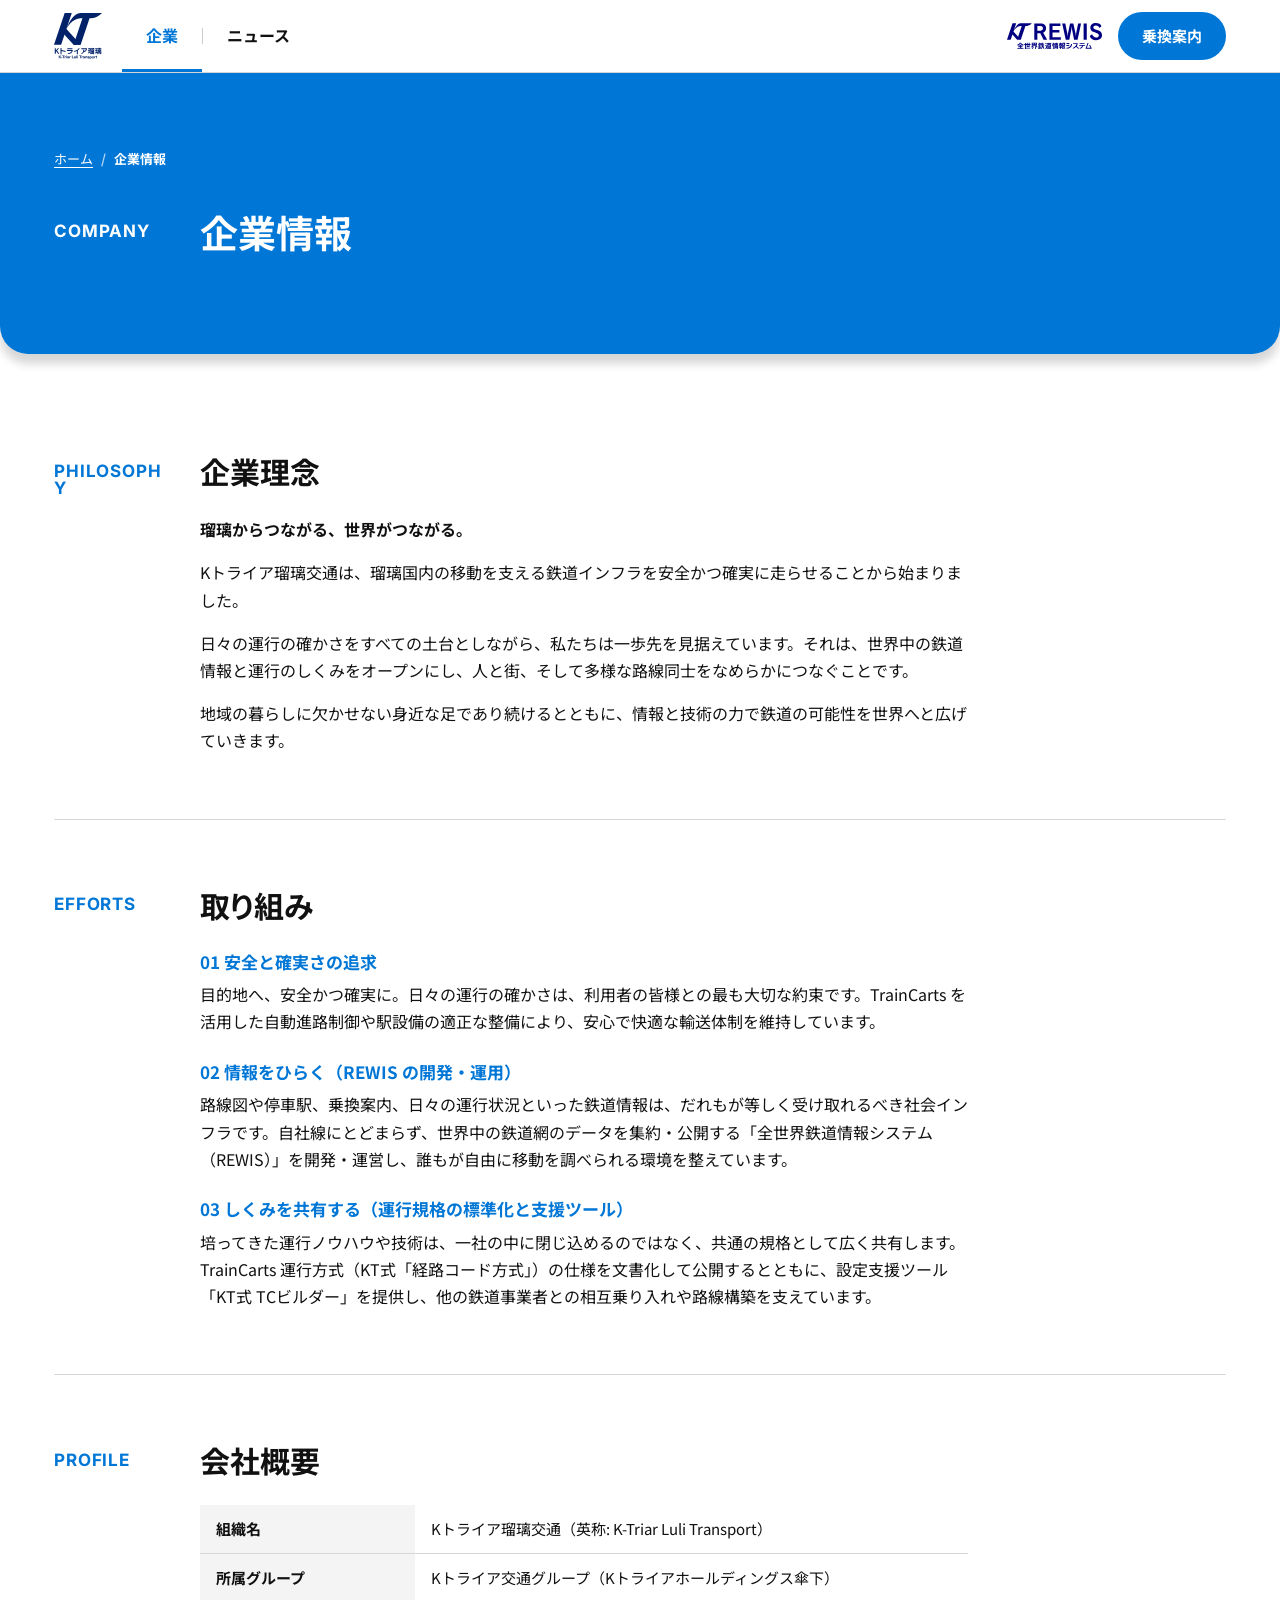
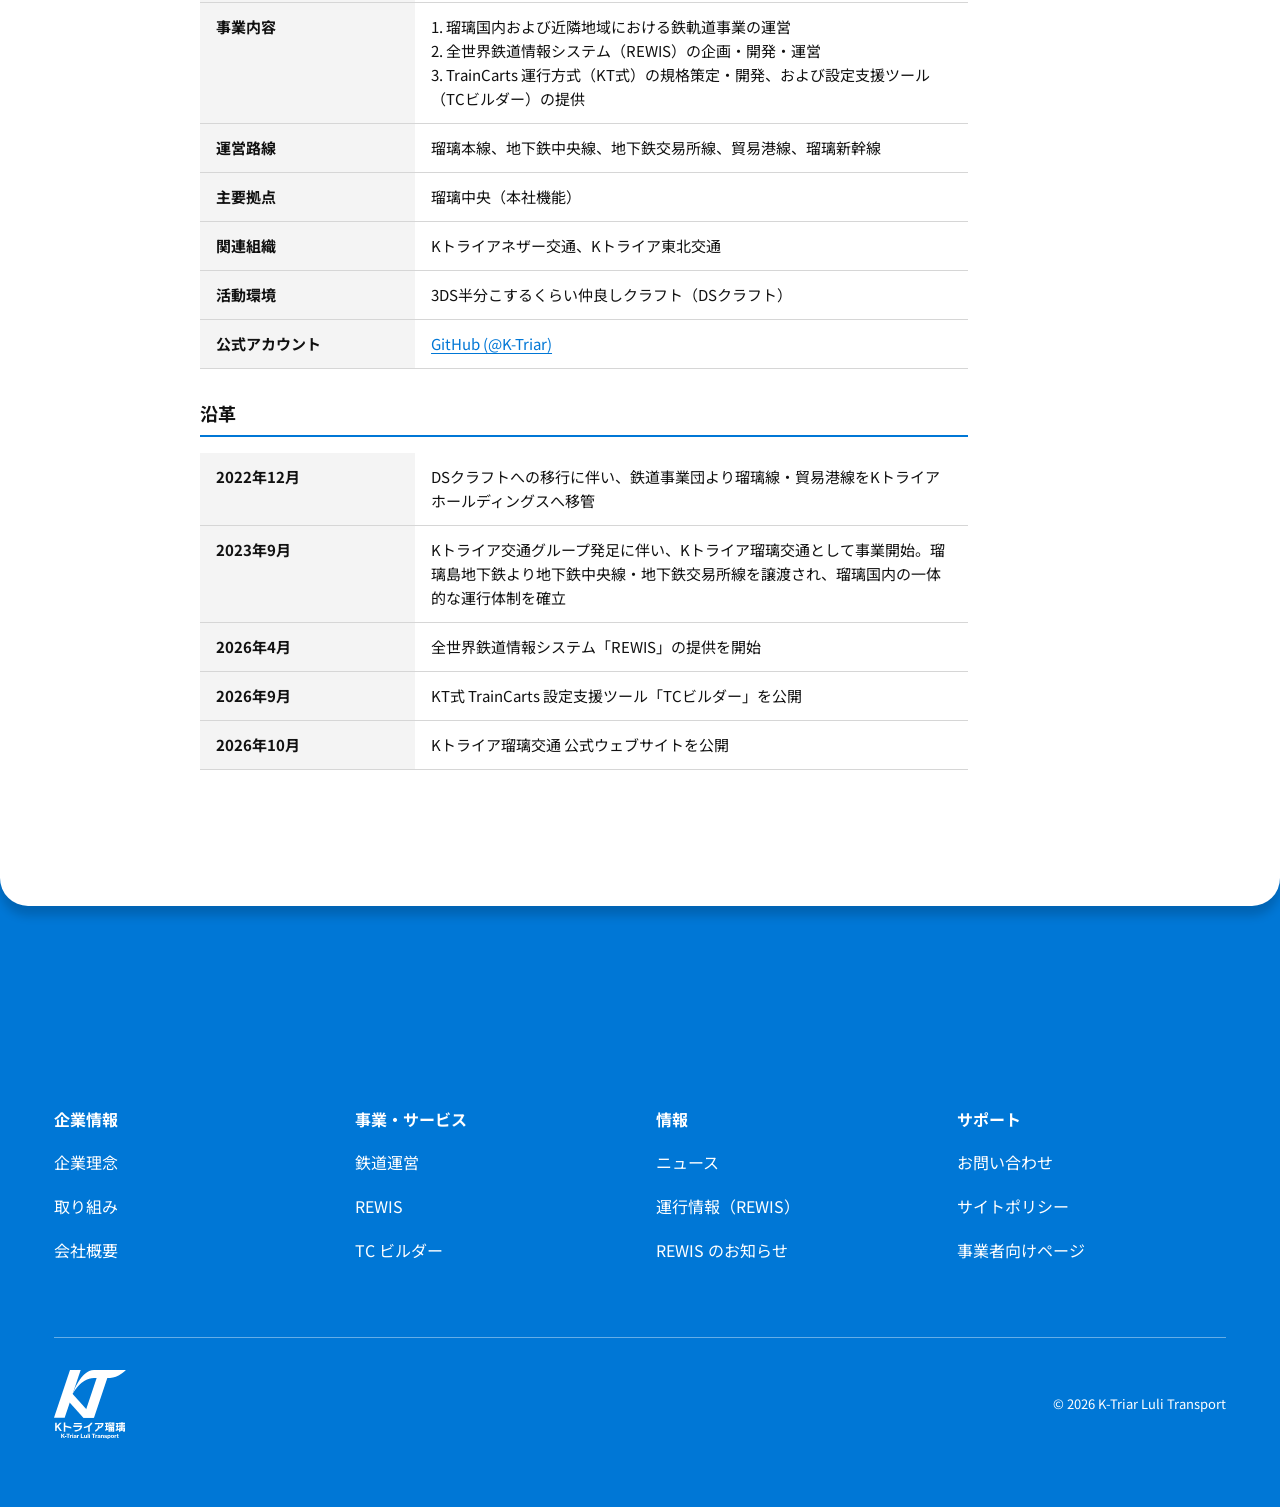
==== company/index.html @ cbc1284a "第二案作成" ====
<!doctype html>
<html lang="ja">
<head>
  <meta charset="utf-8">
  <meta name="viewport" content="width=device-width, initial-scale=1">
  <title>企業情報 | Kトライア瑠璃交通</title>
  <meta name="description" content="Kトライア瑠璃交通の企業理念、取り組み、会社概要をご案内します。">
  <link rel="icon" href="../assets/icons/kt_luli_logo.svg" type="image/svg+xml">
  <link rel="preconnect" href="https://fonts.googleapis.com">
  <link rel="preconnect" href="https://fonts.gstatic.com" crossorigin>
  <link rel="stylesheet" href="https://fonts.googleapis.com/css2?family=Inter:wght@700&family=Noto+Sans+JP:wght@400;700&display=swap">
  <link rel="stylesheet" href="../styles.css">
  <script>document.documentElement.classList.add("js");</script>
  <script src="../main.js" defer></script>
</head>
<body>
  <a class="skipLink" href="#main">本文へスキップ</a>

  <!-- ===== Header（Top page の縮小ヘッダーを上部に固定。運行状況サマリは出さない） ===== -->
  <header class="compactHeader compactHeader-page is-visible" id="top">
    <div class="compactHeader_inner">
      <a class="compactHeader_logo" href="../">
        <img src="../assets/icons/kt_luli_logo.svg" alt="Kトライア瑠璃交通 トップページ" width="48" height="46">
      </a>
      <nav class="compactHeader_nav" id="globalNav" aria-label="グローバルナビゲーション">
        <ul class="compactHeader_list">
          <li class="compactHeader_item"><a class="compactHeader_link" href="../company/" aria-current="page">企業</a></li>
          <li class="compactHeader_item"><a class="compactHeader_link" href="../news/">ニュース</a></li>
          <li class="compactHeader_item compactHeader_item-rewis">
            <a class="compactHeader_link compactHeader_link-rewis" href="../rewis/">
              <img src="../assets/icons/rewis_logo.svg" alt="REWIS 全世界鉄道情報システム" width="110" height="30">
            </a>
          </li>
          <li class="compactHeader_item compactHeader_item-cta"><a class="primaryButton" href="../rewis/transfer/">乗換案内</a></li>
        </ul>
      </nav>
      <div class="compactHeader_tools">
        <a class="compactHeader_rewis" href="../rewis/"><img src="../assets/icons/rewis_logo.svg" alt="REWIS 全世界鉄道情報システム" width="110" height="30"></a>
        <a class="primaryButton compactHeader_cta" href="../rewis/transfer/">乗換案内</a>
        <button class="compactHeader_menuButton" type="button" aria-expanded="false" aria-controls="globalNav">
          <span class="mainHeader_menuIcon" aria-hidden="true"></span><span class="compactHeader_menuLabel">メニュー</span>
        </button>
      </div>
    </div>
  </header>

  <main id="main" tabindex="-1">
    <!-- ===== ページ見出し ===== -->
    <section class="section section-brand pageHead" aria-labelledby="pageTitle">
      <div class="container">
        <nav aria-label="パンくず">
          <ol class="breadcrumb">
            <li class="breadcrumb_item"><a class="breadcrumb_link" href="../">ホーム</a></li>
            <li class="breadcrumb_item" aria-current="page">企業情報</li>
          </ol>
        </nav>
        <div class="grid-oneNineColumn">
          <p class="contentsTitle_en contentsTitle_en-onBrand" aria-hidden="true">COMPANY</p>
          <h1 class="contentsTitle_ja" id="pageTitle">企業情報</h1>
        </div>
      </div>
    </section>

    <!-- ===== 本文（内容は未作成。プレースホルダ） ===== -->
    <section class="section section-white pageBody">
      <div class="container">
        <div class="pageBody_blocks">
          <section class="pageBlock" id="philosophy" aria-labelledby="philosophyTitle">
            <div class="grid-oneNineColumn">
              <p class="contentsTitle_en" aria-hidden="true">PHILOSOPHY</p>
              <div>
                <h2 class="contentsTitle_ja" id="philosophyTitle">企業理念</h2>
                <div class="pageBlock_body">
                  <p><strong>瑠璃からつながる、世界がつながる。</strong></p>
                  <p>Kトライア瑠璃交通は、瑠璃国内の移動を支える鉄道インフラを安全かつ確実に走らせることから始まりました。</p>
                  <p>日々の運行の確かさをすべての土台としながら、私たちは一歩先を見据えています。それは、世界中の鉄道情報と運行のしくみをオープンにし、人と街、そして多様な路線同士をなめらかにつなぐことです。</p>
                  <p>地域の暮らしに欠かせない身近な足であり続けるとともに、情報と技術の力で鉄道の可能性を世界へと広げていきます。</p>
                </div>
              </div>
            </div>
          </section>

          <section class="pageBlock" id="efforts" aria-labelledby="effortsTitle">
            <div class="grid-oneNineColumn">
              <p class="contentsTitle_en" aria-hidden="true">EFFORTS</p>
              <div>
                <h2 class="contentsTitle_ja" id="effortsTitle">取り組み</h2>
                <div class="pageBlock_body">
                  <div class="effortDetail">
                    <h3 class="effortDetail_title">01 安全と確実さの追求</h3>
                    <p>目的地へ、安全かつ確実に。日々の運行の確かさは、利用者の皆様との最も大切な約束です。TrainCarts を活用した自動進路制御や駅設備の適正な整備により、安心で快適な輸送体制を維持しています。</p>
                  </div>
                  <div class="effortDetail">
                    <h3 class="effortDetail_title">02 情報をひらく（REWIS の開発・運用）</h3>
                    <p>路線図や停車駅、乗換案内、日々の運行状況といった鉄道情報は、だれもが等しく受け取れるべき社会インフラです。自社線にとどまらず、世界中の鉄道網のデータを集約・公開する「全世界鉄道情報システム（REWIS）」を開発・運営し、誰もが自由に移動を調べられる環境を整えています。</p>
                  </div>
                  <div class="effortDetail">
                    <h3 class="effortDetail_title">03 しくみを共有する（運行規格の標準化と支援ツール）</h3>
                    <p>培ってきた運行ノウハウや技術は、一社の中に閉じ込めるのではなく、共通の規格として広く共有します。TrainCarts 運行方式（KT式「経路コード方式」）の仕様を文書化して公開するとともに、設定支援ツール「KT式 TCビルダー」を提供し、他の鉄道事業者との相互乗り入れや路線構築を支えています。</p>
                  </div>
                </div>
              </div>
            </div>
          </section>

          <section class="pageBlock" id="profile" aria-labelledby="profileTitle">
            <div class="grid-oneNineColumn">
              <p class="contentsTitle_en" aria-hidden="true">PROFILE</p>
              <div>
                <h2 class="contentsTitle_ja" id="profileTitle">会社概要</h2>
                <div class="pageBlock_body">
                  <table class="contentTable">
                    <tbody>
                      <tr>
                        <th scope="row">組織名</th>
                        <td>Kトライア瑠璃交通（英称: K-Triar Luli Transport）</td>
                      </tr>
                      <tr>
                        <th scope="row">所属グループ</th>
                        <td>Kトライア交通グループ（Kトライアホールディングス傘下）</td>
                      </tr>
                      <tr>
                        <th scope="row">事業内容</th>
                        <td>
                          1. 瑠璃国内および近隣地域における鉄軌道事業の運営<br>
                          2. 全世界鉄道情報システム（REWIS）の企画・開発・運営<br>
                          3. TrainCarts 運行方式（KT式）の規格策定・開発、および設定支援ツール（TCビルダー）の提供
                        </td>
                      </tr>
                      <tr>
                        <th scope="row">運営路線</th>
                        <td>瑠璃本線、地下鉄中央線、地下鉄交易所線、貿易港線、瑠璃新幹線</td>
                      </tr>
                      <tr>
                        <th scope="row">主要拠点</th>
                        <td>瑠璃中央（本社機能）</td>
                      </tr>
                      <tr>
                        <th scope="row">関連組織</th>
                        <td>Kトライアネザー交通、Kトライア東北交通</td>
                      </tr>
                      <tr>
                        <th scope="row">活動環境</th>
                        <td>3DS半分こするくらい仲良しクラフト（DSクラフト）</td>
                      </tr>
                      <tr>
                        <th scope="row">公式アカウント</th>
                        <td><a href="https://github.com/K-Triar" rel="noopener">GitHub (@K-Triar)</a></td>
                      </tr>
                    </tbody>
                  </table>

                  <h3 class="subSectionTitle">沿革</h3>
                  <table class="contentTable">
                    <tbody>
                      <tr>
                        <th scope="row">2022年12月</th>
                        <td>DSクラフトへの移行に伴い、鉄道事業団より瑠璃線・貿易港線をKトライアホールディングスへ移管</td>
                      </tr>
                      <tr>
                        <th scope="row">2023年9月</th>
                        <td>Kトライア交通グループ発足に伴い、Kトライア瑠璃交通として事業開始。瑠璃島地下鉄より地下鉄中央線・地下鉄交易所線を譲渡され、瑠璃国内の一体的な運行体制を確立</td>
                      </tr>
                      <tr>
                        <th scope="row">2026年4月</th>
                        <td>全世界鉄道情報システム「REWIS」の提供を開始</td>
                      </tr>
                      <tr>
                        <th scope="row">2026年9月</th>
                        <td>KT式 TrainCarts 設定支援ツール「TCビルダー」を公開</td>
                      </tr>
                      <tr>
                        <th scope="row">2026年10月</th>
                        <td>Kトライア瑠璃交通 公式ウェブサイトを公開</td>
                      </tr>
                    </tbody>
                  </table>
                </div>
              </div>
            </div>
          </section>
        </div>
      </div>
    </section>
  </main>

  <footer class="mainFooter">
    <div class="container">
      <nav class="mainFooter_nav" aria-label="サイトマップ">
        <div class="mainFooter_group">
          <h2 class="mainFooter_heading">企業情報</h2>
          <ul class="mainFooter_list">
            <li><a class="mainFooter_link" href="../company/">企業理念</a></li>
            <li><a class="mainFooter_link" href="../company/#efforts">取り組み</a></li>
            <li><a class="mainFooter_link" href="../company/#profile">会社概要</a></li>
          </ul>
        </div>
        <div class="mainFooter_group">
          <h2 class="mainFooter_heading">事業・サービス</h2>
          <ul class="mainFooter_list">
            <li><a class="mainFooter_link" href="../services/">鉄道運営</a></li>
            <li><a class="mainFooter_link" href="../rewis/">REWIS</a></li>
            <li><a class="mainFooter_link" href="../tc-builder/">TC ビルダー</a></li>
          </ul>
        </div>
        <div class="mainFooter_group">
          <h2 class="mainFooter_heading">情報</h2>
          <ul class="mainFooter_list">
            <li><a class="mainFooter_link" href="../news/">ニュース</a></li>
            <li><a class="mainFooter_link" href="../rewis/operation/">運行情報（REWIS）</a></li>
            <li><a class="mainFooter_link" href="../rewis/information/">REWIS のお知らせ</a></li>
          </ul>
        </div>
        <div class="mainFooter_group">
          <h2 class="mainFooter_heading">サポート</h2>
          <ul class="mainFooter_list">
            <li><a class="mainFooter_link" href="../contact/">お問い合わせ</a></li>
            <li><a class="mainFooter_link" href="../policy/">サイトポリシー</a></li>
            <li><a class="mainFooter_link" href="../rewis/editor.html">事業者向けページ</a></li>
          </ul>
        </div>
      </nav>
      <div class="mainFooter_bottom">
        <a class="mainFooter_logo" href="#top">
          <img src="../assets/icons/kt_luli_logo_w.svg" alt="Kトライア瑠璃交通" width="72" height="69" loading="lazy">
        </a>
        <p class="mainFooter_copy"><small>&copy; 2026 K-Triar Luli Transport</small></p>
      </div>
    </div>
  </footer>
</body>
</html>
---- styles.css ----
/* =========================================================
   Kトライア瑠璃交通 — Top page
   DESIGN.md §3 Tokens / §4 Components / §6 Blueprint
   ========================================================= */

/* ---------- Tokens (§3) ---------- */
:root {
  /* Brand — REWIS デザインシステムの --color-primary (#0078D7) が基準。
     #0078D7 は白地で 4.4989:1 と AA (4.5:1) にわずかに届かないため、各チャンネル 1 段だけ暗くしたもの */
  --color-brand:        #0077D6; /* 白地 4.56:1 / 白文字 4.56:1 */
  --color-brand-light:  #66ADE6; /* brand 60% + white。青面上の区切り線専用（文字には使わない） */
  --color-brand-tint:   #B3D5F3; /* brand 30% + white。淡い青の面 */

  /* Neutral */
  --color-white:        #FFFFFF;
  --color-ink:          #111111;
  --color-line:         #D6D6D6;
  --color-line-strong:  #CCCCCC;
  --color-surface-alt:  #F4F4F4;

  /* Status — 運行情報専用。状態名（normal / warning / suspend）と色は REWIS デザインシステムと共通 */
  --color-status-normal:       #4CAF50; /* 基本色：面・枠線など文字以外の目印用 */
  --color-status-warning:      #E67E22;
  --color-status-suspend:      #E60012;
  --color-status-normal-bg:    #EEF8EF; /* 淡色トーン：状態ごとの面 */
  --color-status-warning-bg:   #FDF1E6;
  --color-status-suspend-bg:   #FDECEA;
  --color-status-normal-text:  #367D39; /* 文字・記号用：-bg 上 4.65:1 / 白地 5.06:1 */
  --color-status-warning-text: #A85913; /* -bg 上 4.61:1 / 白地 5.12:1 */
  --color-status-suspend-text: #DA0011; /* -bg 上 4.60:1 / 白地 5.26:1 */

  /* Derived (トークンからの合成のみ。直書き HEX なし) */
  --color-ink-sub:       color-mix(in srgb, var(--color-ink) 72%, var(--color-white));   /* 7.57:1 on white */
  --color-brand-hover:   color-mix(in srgb, var(--color-brand) 92%, var(--color-ink));    /* 明度 -8% */

  /* Typography */
  --font-ja: "Noto Sans JP", "Hiragino Kaku Gothic ProN", "BIZ UDPGothic", Meiryo, sans-serif;
  --font-en: Inter, "Helvetica Neue", Arial, Roboto, sans-serif;

  /* Spacing */
  --sp-1: 4px;  --sp-2: 8px;  --sp-3: 12px; --sp-4: 16px;
  --sp-5: 24px; --sp-6: 32px; --sp-7: 48px; --sp-8: 64px;
  --sp-9: 96px; --sp-10: 136px; --sp-11: 200px;

  /* Layout */
  --container-max: 1500px;
  --gutter: clamp(20px, 5.3333vw, 54px);
  --header-h: 64px;

  /* Radius / Elevation */
  --radius-s: 14px; --radius-m: 16px; --radius-l: 20px; --radius-xl: 28px; --radius-pill: 34px;
  --shadow-drop: 0 10px 10px 0 rgba(0, 0, 0, .16);

  /* Motion */
  --ease-out: cubic-bezier(0, 0, .2, 1);
  --ease-in:  cubic-bezier(.4, 0, 1, 1);
  --dur: .3s;
}

/* ---------- Base ---------- */
*, *::before, *::after { box-sizing: border-box; }
html { font-size: 62.5%; scroll-behavior: smooth; scroll-padding-top: calc(72px + var(--sp-4)); /* 固定ヘッダー分 */ }
body {
  margin: 0;
  background: var(--color-white);
  color: var(--color-ink);
  font-family: var(--font-ja);
  font-size: clamp(1.5rem, 1.25vw, 1.6rem); /* 15px–16px（≥14.75px） */
  font-weight: 400;
  line-height: 1.7;
  overflow-wrap: anywhere;
  word-break: normal;
  line-break: strict;
}
h1, h2, h3, h4, p, ul, figure { margin: 0; }
ul { padding: 0; list-style: none; }
img, svg { display: block; max-width: 100%; height: auto; }
a { color: var(--color-brand); text-decoration: underline; text-underline-offset: .2em; }
a:hover { text-decoration-thickness: 2px; }
button { font: inherit; color: inherit; }
main:focus { outline: none; }

:focus-visible {
  outline: 2px solid var(--color-brand);
  outline-offset: 2px;
  box-shadow: 0 0 0 2px var(--color-white);
  border-radius: 2px;
}
.section-brand :focus-visible,
.mainFooter :focus-visible { outline-color: var(--color-white); box-shadow: 0 0 0 2px var(--color-brand); }

.container {
  width: 100%;
  max-width: var(--container-max);
  margin-inline: auto;
  padding-inline: var(--gutter);
}

.u-visuallyHidden {
  position: absolute !important;
  width: 1px; height: 1px;
  margin: -1px; padding: 0;
  overflow: hidden; clip: rect(0 0 0 0); white-space: nowrap; border: 0;
}
.u-pcOnly { display: none; }
@media (min-width: 1280px) { .u-pcOnly { display: inline; } }

/* ---------- Skip link (§4.1) ---------- */
.skipLink {
  position: absolute;
  top: var(--sp-2); left: var(--sp-2);
  z-index: 100;
  padding: var(--sp-3) var(--sp-4);
  background: var(--color-white);
  color: var(--color-brand);
  font-weight: 700;
  transform: translateY(-200%);
}
.skipLink:focus { transform: none; }

/* ---------- Section titles (§2 二層見出し) ---------- */
.contentsTitle_en {
  font-family: var(--font-en);
  font-size: 1.7rem;
  font-weight: 700;
  line-height: 1;
  letter-spacing: .05em;
  color: var(--color-brand);
}
.contentsTitle_en-onBrand { color: var(--color-white); }
.contentsTitle_ja {
  font-size: var(--title-fs);
  font-weight: 700;
  line-height: 1.4;
  font-feature-settings: "palt";
}
.grid-oneNineColumn {
  --title-fs: clamp(2.6rem, 2.4vw + 1rem, 3.8rem);
  display: grid;
  gap: var(--sp-4);
}
@media (min-width: 1280px) {
  .grid-oneNineColumn { grid-template-columns: 1fr 9fr; gap: var(--sp-6); }
  /* 横並びのときだけ、英字ラベルを日本語見出し1行目の縦中心に揃える（行の高さ = 1.4em、英字 = 1.7rem / line-height 1） */
  .contentsTitle_en { padding-top: calc((var(--title-fs) * 1.4 - 1.7rem) / 2); }
}

/* ---------- Header (§4.2 + §4.3) ----------
   PC(1280+):  [brand | nav ................ REWIS]
               [brand | 運行状況        | さらに詳しく]
   Tablet:     [brand ............. menu]
               [運行状況        | さらに詳しく]
   SP:         [brand ............. menu] / [運行状況] / [さらに詳しく]
   下端のみ角丸 + 影で、直下の面に「重ねる」（§3.5 署名的ディテール） */
.mainHeader {
  position: relative;
  z-index: 10;
  background: var(--color-white);
  border-radius: 0 0 var(--radius-xl) var(--radius-xl);
  box-shadow: var(--shadow-drop);
}
.mainHeader_frame {
  display: grid;
  grid-template-columns: minmax(0, 1fr) auto;
  grid-template-rows: var(--header-h) auto auto;
  grid-template-areas:
    "brand  menu"
    "status status"
    "more   more";
  max-width: var(--container-max);
  margin-inline: auto;
  padding-inline: var(--gutter);
}
/* 1段目の下の区切り線（グリッド上の疑似要素） */
.mainHeader_frame::before {
  content: "";
  grid-row: 1;
  grid-column: 1 / -1;
  align-self: end;
  border-bottom: 1px solid var(--color-line);
}

/* Brand */
.mainHeader_brand { grid-area: brand; display: flex; align-items: center; font-size: inherit; }
.mainHeader_logo {
  display: flex;
  align-items: center;
  gap: var(--sp-3);
  min-height: 44px;
  color: var(--color-ink);
  text-decoration: none;
}
.mainHeader_logoFull { display: none; }
.mainHeader_logoMark { width: auto; height: 32px; }
.mainHeader_logoText { width: auto; height: 30px; }
/* 320px 級ではメニューボタン（ラベル付き）と並べるため一回り小さく */
@media (max-width: 359px) {
  .mainHeader_logo { gap: var(--sp-2); }
  .mainHeader_logoMark { height: 28px; }
  .mainHeader_logoText { height: 24px; }
}

/* Menu button（1279px 以下・JS 有効時のみ） */
.mainHeader_menuButton { display: none; }
.js .mainHeader_menuButton {
  grid-area: menu;
  align-self: center;
  justify-self: end; /* Tablet では menu 列が「さらに詳しく」と同じ幅になるため右端に寄せる */
  margin-right: calc(var(--sp-2) * -1); /* ボタン内余白ぶん外へ出し、アイコン右端をコンテンツ右端に揃える */
  display: inline-flex;
  align-items: center;
  gap: var(--sp-2);
  min-width: 44px;
  min-height: 44px;
  padding: 0 var(--sp-2);
  background: var(--color-white);
  border: 0;
  border-radius: var(--radius-pill);
  font-size: 1.4rem;
  font-weight: 700;
  cursor: pointer;
}
.mainHeader_menuIcon,
.mainHeader_menuIcon::before,
.mainHeader_menuIcon::after {
  display: block;
  width: 22px;
  height: 2px;
  background: currentColor;
  border-radius: 1px;
  transition: transform var(--dur) var(--ease-out);
}
.mainHeader_menuIcon { position: relative; }
.mainHeader_menuIcon::before,
.mainHeader_menuIcon::after { content: ""; position: absolute; left: 0; }
.mainHeader_menuIcon::before { top: -7px; }
.mainHeader_menuIcon::after  { top: 7px; }
[aria-expanded="true"] .mainHeader_menuIcon { background: transparent; }
[aria-expanded="true"] .mainHeader_menuIcon::before { transform: translateY(7px) rotate(45deg); }
[aria-expanded="true"] .mainHeader_menuIcon::after  { transform: translateY(-7px) rotate(-45deg); }

/* Global nav — SP/Tablet はドロワー */
.globalNav { grid-area: nav; }
.globalNav_link {
  display: flex;
  align-items: center;
  min-height: 56px;
  color: var(--color-ink);
  font-size: 1.6rem;
  font-weight: 700;
  text-decoration: none;
  border-bottom: 1px solid var(--color-line);
  transition: color var(--dur) var(--ease-in), border-color var(--dur) var(--ease-in);
}
.globalNav_link:hover { color: var(--color-brand); }
.globalNav_link-rewis { border-bottom: 0; }
.globalNav_link-rewis img { height: 28px; width: auto; }

.js .globalNav {
  display: none;
  position: fixed;
  inset: 0;
  z-index: 60;
  overflow-y: auto;
  padding: calc(var(--header-h) + var(--sp-4)) var(--gutter) var(--sp-8);
  background: var(--color-white);
}
.js .globalNav.is-open { display: block; }
.js .mainHeader_menuButton[aria-expanded="true"] {
  position: fixed;
  top: calc((var(--header-h) - 44px) / 2);
  right: var(--gutter);
  z-index: 61;
}
.globalNav_item-rewis { margin-top: var(--sp-5); }

/* JS 無効時：ナビを2段目に常時表示 */
html:not(.js) .mainHeader_frame {
  grid-template-rows: var(--header-h) auto auto auto;
  grid-template-areas: "brand brand" "nav nav" "status status" "more more";
}
html:not(.js) .globalNav_list { display: flex; flex-wrap: wrap; gap: 0 var(--sp-5); }
html:not(.js) .globalNav_item-rewis { margin-top: 0; }
html:not(.js) .globalNav_link { min-height: 44px; border-bottom: 0; }

/* Service status */
.serviceStatus { grid-area: status; padding-block: var(--sp-4) var(--sp-5); }
.serviceStatus_head {
  display: flex;
  flex-wrap: wrap;
  align-items: center;
  gap: var(--sp-1) var(--sp-4);
}
.serviceStatus_title { font-size: 1.7rem; font-weight: 700; line-height: 1.4; font-feature-settings: "palt"; }
.serviceStatus_powered {
  display: inline-flex;
  align-items: center;
  gap: 6px;
  font-family: var(--font-en);
  font-size: 1.2rem;
  font-weight: 700;
  color: var(--color-ink-sub);
}
.serviceStatus_powered img { height: 15px; width: auto; }
.serviceStatus_time { margin-left: auto; font-size: 1.3rem; color: var(--color-ink-sub); line-height: 1.51; }
/* SP/Tablet は1行3枠で折り返し、端数の行は中央に寄せる。PC は全路線を1行に等幅で並べる（路線数に依存しない） */
.serviceStatus_list {
  display: flex;
  flex-wrap: wrap;
  justify-content: center;
  gap: var(--sp-2);
  margin-top: var(--sp-3);
}
.serviceStatus_list > .lineStatus { flex: 0 0 calc((100% - var(--sp-2) * 2) / 3); }

/* 1路線 = 記号 + 路線名 + 状態テキスト（色・形・文字の三重表現） */
.lineStatus {
  --st: var(--color-status-normal-text);
  display: grid;
  justify-items: center;
  align-content: start;
  gap: 2px;
  padding: var(--sp-3) 2px 10px;
  border-radius: var(--radius-s);
  text-align: center;
}
.lineStatus-warning { --st: var(--color-status-warning-text); background: var(--color-status-warning-bg); }
.lineStatus-suspend { --st: var(--color-status-suspend-text); background: var(--color-status-suspend-bg); }
.lineStatus_icon {
  width: 40px;
  height: 40px;
  margin-bottom: var(--sp-1);
  fill: none;
  stroke: var(--st);
  stroke-width: 4.5;
  stroke-linecap: round;
  stroke-linejoin: round;
}
.lineStatus_name { font-size: 1.4rem; font-weight: 700; line-height: 1.4; }
.lineStatus_state { font-size: 1.2rem; line-height: 1.5; color: var(--color-ink-sub); }
.lineStatus-warning .lineStatus_state,
.lineStatus-suspend .lineStatus_state { color: var(--color-ink); font-weight: 700; }

/* さらに詳しく */
.headerMore {
  grid-area: more;
  display: flex;
  flex-direction: column;
  gap: var(--sp-3);
  padding-block: var(--sp-4) var(--sp-5);
  border-top: 1px solid var(--color-line);
}
.headerMore_head { display: flex; flex-wrap: wrap; align-items: center; justify-content: space-between; gap: 0 var(--sp-4); }
.headerMore_title { font-size: 1.6rem; font-weight: 700; line-height: 1.4; }
.headerMore_sub {
  display: inline-flex;
  align-items: center;
  gap: var(--sp-1);
  min-height: 44px;
  font-size: 1.3rem;
}
.headerMore_actions { display: grid; grid-template-columns: 1fr 1fr; gap: var(--sp-3); }

/* Primary button（§4.8） */
.primaryButton {
  display: inline-flex;
  align-items: center;
  justify-content: center;
  min-height: 56px;
  padding: var(--sp-2) var(--sp-3);
  background: var(--color-brand);
  color: var(--color-white);
  border-radius: var(--radius-pill);
  font-size: 1.5rem;
  font-weight: 700;
  line-height: 1.3;
  text-align: center;
  text-decoration: none;
  transition: background-color var(--dur) var(--ease-in);
}
.primaryButton:hover { background: var(--color-brand-hover); text-decoration: underline; }

/* Tablet: 運行状況 | さらに詳しく を横並び */
@media (min-width: 768px) {
  .mainHeader_frame {
    grid-template-columns: minmax(0, 1fr) 30rem;
    grid-template-rows: var(--header-h) auto;
    grid-template-areas:
      "brand  menu"
      "status more";
  }
  html:not(.js) .mainHeader_frame {
    grid-template-rows: var(--header-h) auto auto;
    grid-template-areas: "brand brand" "nav nav" "status more";
  }
  .serviceStatus { padding-right: var(--sp-6); }
  /* 見出し行は左の運行状況の見出しと同じ高さに揃える（上詰め） */
  .headerMore {
    justify-content: flex-start;
    padding-left: var(--sp-6);
    border-top: 0;
    border-left: 1px solid var(--color-line);
  }
  .headerMore_head { min-height: 2.4rem; }
  .headerMore_sub { margin-block: -10px; } /* タップ領域 44px は保ったまま行の高さを揃える */
}

/* PC: 参考レイアウト（ロゴ縦通し / ナビ / 運行状況 / さらに詳しく） */
@media (min-width: 1280px) {
  .mainHeader_frame,
  html:not(.js) .mainHeader_frame {
    grid-template-columns: 16rem minmax(0, 1fr) 32rem;
    grid-template-rows: 64px auto;
    grid-template-areas:
      "brand nav    nav"
      "brand status more";
  }
  .mainHeader_frame::before { grid-column: 2 / -1; }
  .mainHeader_brand {
    justify-content: center;
    padding: var(--sp-5) var(--sp-6) var(--sp-5) 0;
    border-right: 1px solid var(--color-line);
  }
  .mainHeader_logoFull { display: block; width: 112px; }
  .mainHeader_logoMark,
  .mainHeader_logoText { display: none; }

  .js .mainHeader_menuButton { display: none; }
  .js .globalNav,
  html:not(.js) .globalNav { display: block; position: static; padding: 0; overflow: visible; background: none; }
  .globalNav_list,
  html:not(.js) .globalNav_list { display: flex; align-items: center; height: 100%; gap: 0; }
  .globalNav_item { display: flex; align-items: center; }
  .globalNav_item + .globalNav_item:not(.globalNav_item-rewis)::before {
    content: "";
    width: 1px;
    height: 1.6rem;
    background: var(--color-line-strong);
  }
  .globalNav_link,
  html:not(.js) .globalNav_link {
    min-height: 64px;
    padding: 3px var(--sp-5) 0;
    border-bottom: 3px solid transparent;
  }
  .globalNav_link:hover { border-bottom-color: var(--color-brand); }
  .globalNav_item-rewis,
  html:not(.js) .globalNav_item-rewis { margin: 0 0 0 auto; }
  .globalNav_link-rewis { padding-right: 0; }
  .globalNav_link-rewis:hover { border-bottom-color: transparent; }

  .serviceStatus { padding: var(--sp-5); }
  .serviceStatus_list { flex-wrap: nowrap; gap: var(--sp-1); }
  .serviceStatus_list > .lineStatus { flex: 1 1 0; min-width: 0; }
  /* 見出し行は運行状況の見出しと、ボタン下端は路線タイルの下端と揃える。
     ボタンは縦積み・高さ 48px（§4.8）にして、見出し行 + ボタン2つで路線タイルの高さにちょうど収める */
  .headerMore { justify-content: flex-start; padding: var(--sp-5) 0 var(--sp-5) var(--sp-5); }
  .headerMore_actions { grid-template-columns: 1fr; gap: var(--sp-2); margin-top: auto; }
  .headerMore_actions .primaryButton { min-height: 48px; }
}

@media (max-width: 767px) {
  .mainHeader { border-radius: 0 0 8vw 8vw; }
  .serviceStatus_title { font-size: 1.6rem; }
  .lineStatus_name { font-size: 1.3rem; }
}
@media (min-width: 768px) and (max-width: 1279px) {
  .headerMore_actions { grid-template-columns: 1fr; }
}

/* ---------- Compact header（スクロール時の固定ヘッダー） ----------
   .mainHeader が画面外に出たら上からスライドして常時表示。main.js が .mainHeader の内容から生成する。
   PC:  [ロゴ | 路線図 | 駅情報 | … ]          [運行状況サマリ] [REWIS] [乗換案内]
   SP:  [ロゴ]                                  [運行状況サマリ] [メニュー] */
.compactHeader {
  position: fixed;
  inset: 0 0 auto;
  z-index: 55;
  background: var(--color-white);
  border-bottom: 1px solid var(--color-line);
  transform: translateY(-100%);
  visibility: hidden;
  transition: transform var(--dur) var(--ease-out), visibility 0s linear var(--dur);
}
.compactHeader.is-visible {
  transform: none;
  visibility: visible;
  transition: transform var(--dur) var(--ease-out), visibility 0s;
}
.compactHeader_inner {
  display: flex;
  align-items: center;
  gap: var(--sp-4);
  max-width: var(--container-max);
  min-height: 56px;
  margin-inline: auto;
  padding-inline: var(--gutter);
}
.compactHeader_logo { display: flex; align-items: center; min-height: 44px; flex-shrink: 0; }
.compactHeader_logo img { width: 40px; }

.compactHeader_nav { display: none; }
.compactHeader_list { display: flex; align-items: center; }
.compactHeader_item { display: flex; align-items: center; }
.compactHeader_item + .compactHeader_item::before {
  content: "";
  width: 1px;
  height: 1.6rem;
  background: var(--color-line-strong);
}
.compactHeader_link {
  display: flex;
  align-items: center;
  min-height: 72px;
  padding: 3px var(--sp-5) 0;
  color: var(--color-ink);
  font-size: 1.6rem;
  font-weight: 700;
  white-space: nowrap;
  text-decoration: none;
  border-bottom: 3px solid transparent;
  transition: color var(--dur) var(--ease-in), border-color var(--dur) var(--ease-in);
}
.compactHeader_link:hover { color: var(--color-brand); border-bottom-color: var(--color-brand); }

.compactHeader_tools { display: flex; align-items: center; gap: var(--sp-4); margin-left: auto; }
.compactHeader_rewis { display: none; align-items: center; min-height: 44px; }
.compactHeader_rewis img { height: 26px; width: auto; }
.compactHeader_cta { display: none; min-height: 48px; padding-inline: var(--sp-5); white-space: nowrap; }
.compactHeader_menuButton {
  display: inline-flex;
  align-items: center;
  gap: var(--sp-2);
  min-width: 44px;
  min-height: 44px;
  padding: 0 var(--sp-2);
  background: none;
  border: 0;
  font-size: 1.4rem;
  font-weight: 700;
  white-space: nowrap;
  cursor: pointer;
}
/* 狭い画面ではアイコンのみ（ラベルは読み上げ用に残す） */
@media (max-width: 479px) {
  .compactHeader_inner { gap: var(--sp-2); }
  .compactHeader_tools { gap: var(--sp-1); }
  .compactHeader_menuLabel { position: absolute; width: 1px; height: 1px; overflow: hidden; clip: rect(0 0 0 0); white-space: nowrap; }
  .compactStatus { padding-inline: var(--sp-2) var(--sp-3); font-size: 1.3rem; }
}

/* 運行状況サマリ：最も重い状態の記号 + 文字。押すとヘッダーの運行状況へ戻る */
.compactStatus {
  --st: var(--color-status-normal-text);
  display: inline-flex;
  align-items: center;
  gap: var(--sp-2);
  min-height: 44px;
  padding: 0 var(--sp-4) 0 var(--sp-3);
  border: 1px solid var(--color-line);
  border-radius: var(--radius-pill);
  color: var(--color-ink);
  font-size: 1.4rem;
  font-weight: 700;
  line-height: 1.3;
  white-space: nowrap;
  text-decoration: none;
}
.compactStatus:hover { border-color: var(--color-brand); }
.compactStatus-warning { --st: var(--color-status-warning-text); background: var(--color-status-warning-bg); border-color: transparent; }
.compactStatus-suspend { --st: var(--color-status-suspend-text); background: var(--color-status-suspend-bg); border-color: transparent; }
.compactStatus_icon {
  width: 20px;
  height: 20px;
  flex-shrink: 0;
  fill: none;
  stroke: var(--st);
  stroke-width: 5;
  stroke-linecap: round;
  stroke-linejoin: round;
}

@media (min-width: 768px) {
  .compactHeader_cta { display: inline-flex; }
}
@media (min-width: 1280px) {
  .compactHeader_inner { min-height: 72px; gap: var(--sp-2); }
  .compactHeader_logo { padding-right: var(--sp-3); }
  .compactHeader_logo img { width: 48px; }
  .compactHeader_nav { display: block; }
  .compactHeader_rewis { display: inline-flex; }
  .compactHeader_menuButton { display: none; }
}

/* ---------- Main Visual (§4.5) ---------- */
/* ヘッダーの角丸の下へ画像を潜らせる */
.mainVisual { background: var(--color-white); margin-top: calc(var(--radius-xl) * -1); }
@media (max-width: 767px) { .mainVisual { margin-top: -8vw; } }
.mainVisual_viewport { display: grid; }
.mainVisual_slide {
  grid-area: 1 / 1;
  opacity: 0;
  visibility: hidden;
  transition: opacity var(--dur) var(--ease-out), visibility 0s linear var(--dur);
}
.mainVisual_slide.is-active {
  opacity: 1;
  visibility: visible;
  transition: opacity var(--dur) var(--ease-out), visibility 0s;
}
.mainVisual_image {
  width: 100%;
  aspect-ratio: 1897 / 628;
  object-fit: cover;
}
@media (max-width: 767px) {
  .mainVisual_image { aspect-ratio: 3 / 2; }
}
.mainVisual_placeholder {
  display: grid;
  place-items: center;
  background: var(--color-brand-tint);
  color: var(--color-ink);
  font-family: var(--font-en);
  font-size: 1.4rem;
  font-weight: 700;
  letter-spacing: .05em;
}
.mainVisual_caption {
  max-width: var(--container-max);
  margin-inline: auto;
  padding: var(--sp-4) var(--gutter) 0;
  font-weight: 700;
}
.mainVisual_controls {
  display: flex;
  align-items: center;
  justify-content: flex-end;
  gap: var(--sp-4);
  padding-block: var(--sp-2) var(--sp-5);
}
.mainVisual_controls[hidden] { display: none; }
/* 768px 以上は、キャプションと同じ行の右端にコントロールを置く（JS 有効時のみ。無効時はコントロールが無い） */
@media (min-width: 768px) {
  .mainVisual { position: relative; }
  .js .mainVisual_caption {
    display: flex;
    align-items: center;
    min-height: calc(44px + var(--sp-3) * 2);
    padding-block: var(--sp-3);
    padding-right: calc(var(--gutter) + 300px); /* コントロール幅ぶんを避ける */
  }
  .js .mainVisual_controls {
    position: absolute;
    inset: auto 0 var(--sp-3);
    margin-inline: auto;
    padding-block: 0;
    pointer-events: none;
  }
  .js .mainVisual_controls > * { pointer-events: auto; }
}
.mainVisual_dots { display: flex; }
.mainVisual_dot {
  display: grid;
  place-items: center;
  width: 44px; height: 44px;
  padding: 0;
  background: none;
  border: 0;
  cursor: pointer;
}
.mainVisual_dot::before {
  content: "";
  width: 12px; height: 12px;
  border: 2px solid var(--color-brand);
  border-radius: 50%;
  transition: background-color var(--dur) var(--ease-in);
}
.mainVisual_dot[aria-current="true"]::before { background: var(--color-brand); }
.mainVisual_toggle {
  display: inline-flex;
  align-items: center;
  gap: var(--sp-2);
  min-height: 44px;
  padding: 0 var(--sp-4);
  background: var(--color-white);
  border: 1px solid var(--color-line);
  border-radius: var(--radius-pill);
  font-size: 1.4rem;
  font-weight: 700;
  cursor: pointer;
  transition: color var(--dur) var(--ease-in), border-color var(--dur) var(--ease-in);
}
.mainVisual_toggle:hover { color: var(--color-brand); border-color: var(--color-brand); }
.mainVisual_toggleIcon { width: 16px; height: 16px; fill: none; stroke: currentColor; stroke-width: 2; stroke-linecap: round; stroke-linejoin: round; }
.mainVisual_toggleIcon-play { fill: currentColor; display: none; }
.mainVisual_toggle[aria-pressed="true"] .mainVisual_toggleIcon-pause { display: none; }
.mainVisual_toggle[aria-pressed="true"] .mainVisual_toggleIcon-play { display: block; }

/* ---------- Section surfaces (§3.5 / §5 めくり構造) ---------- */
.section {
  position: relative;
  padding-block: var(--sp-9);
  border-radius: 0 0 var(--radius-xl) var(--radius-xl);
  box-shadow: var(--shadow-drop);
}
/* 後続セクションを前のセクションの角丸の下へ潜らせる */
.section + .section {
  margin-top: calc(var(--radius-xl) * -1);
  padding-top: calc(var(--sp-9) + var(--radius-xl));
}
.conceptSection  { z-index: 4; }
.newsSection     { z-index: 3; }
.effortsSection  { z-index: 2; }
.section-white { background: var(--color-white); color: var(--color-ink); }
.section-brand { background: var(--color-brand); color: var(--color-white); }
@media (min-width: 1280px) {
  .section { padding-block: var(--sp-10); }
  .section + .section { padding-top: calc(var(--sp-10) + var(--radius-xl)); }
}
@media (max-width: 767px) {
  .section {
    padding-block: var(--sp-8);
    border-radius: 0 0 8vw 8vw;
  }
  .section + .section { margin-top: -8vw; padding-top: calc(var(--sp-8) + 8vw); }
}

/* ---------- Concept (§4.6) ---------- */
.conceptSection_lead { margin-top: var(--sp-5); max-width: 40em; }
.conceptSection_business { margin-top: var(--sp-8); }
/* 3枚は 1列 → 3列の2段階（2列にすると最後の1枚が孤立する） */
.businessCards {
  display: grid;
  grid-template-columns: 1fr;
  gap: var(--sp-6);
}
@media (min-width: 768px) {
  .businessCards { grid-template-columns: repeat(3, minmax(0, 1fr)); gap: var(--sp-5); }
}
@media (min-width: 1280px) {
  .businessCards { gap: var(--sp-6); }
}
.businessCard { display: flex; flex-direction: column; }
.businessCard_visual {
  display: grid;
  place-items: center;
  aspect-ratio: 16 / 10;
  padding: var(--sp-6);
  background: var(--color-surface-alt);
  border-radius: var(--radius-l);
}
/* 縦長・正方形・横長のロゴで視覚的な大きさがそろうよう、高さと幅の両方に上限をかける */
.businessCard_visual img { width: auto; height: auto; max-width: min(100%, 240px); max-height: 96px; }
.businessCard_label {
  margin-top: var(--sp-5);
  font-family: var(--font-en);
  font-size: 1.3rem;
  font-weight: 700;
  letter-spacing: .05em;
  color: var(--color-brand);
}
.businessCard_title {
  margin-top: var(--sp-2);
  font-size: clamp(1.8rem, 1vw + 1.2rem, 2.2rem);
  font-weight: 700;
  line-height: 1.4;
  font-feature-settings: "palt";
}
.businessCard_text { margin-top: var(--sp-3); flex: 1 1 auto; } /* 本文の行数が違っても「詳しく見る」を下端でそろえる */
.businessCard_link { margin-top: var(--sp-3); align-self: flex-start; }

/* ---------- News (§4.7) ---------- */
.newsSection_head {
  padding-bottom: var(--sp-6);
  border-bottom: 1px solid var(--color-brand-light);
}
.newsCard {
  margin-top: var(--sp-7);
  background: var(--color-white);
  color: var(--color-ink);
  border-radius: var(--radius-l);
}
.newsCard_head {
  display: flex;
  flex-wrap: wrap;
  align-items: center;
  justify-content: space-between;
  gap: var(--sp-3) var(--sp-5);
  padding: var(--sp-6) var(--sp-7) var(--sp-5);
  border-bottom: 1px solid var(--color-line-strong);
}
.newsTabs { display: flex; flex-wrap: wrap; gap: var(--sp-2); }
.newsTabs[hidden] { display: none; }
.newsTabs_tab {
  min-height: 44px;
  padding: 0 var(--sp-3);
  background: none;
  border: 0;
  border-bottom: 3px solid transparent;
  font-size: clamp(1.8rem, 1vw + 1.2rem, 2.2rem);
  font-weight: 400;
  line-height: 1.4;
  cursor: pointer;
  transition: color var(--dur) var(--ease-in), border-color var(--dur) var(--ease-in);
}
.newsTabs_tab:hover { color: var(--color-brand); }
.newsTabs_tab[aria-selected="true"] { font-weight: 700; border-bottom-color: var(--color-brand); }

.newsCard_panel { padding: var(--sp-2) var(--sp-7) var(--sp-6); }
.newsCard_panel + .newsCard_panel { border-top: 1px solid var(--color-line-strong); }
.newsCard_panelTitle { padding-block: var(--sp-4) var(--sp-2); font-size: 1.8rem; font-weight: 700; }
.js .newsCard_panelTitle { position: absolute; width: 1px; height: 1px; overflow: hidden; clip: rect(0 0 0 0); white-space: nowrap; }
.js .newsCard_panel + .newsCard_panel { border-top: 0; }
.newsCard_panel[hidden] { display: none; }

.newsList_item {
  position: relative;
  display: grid;
  grid-template-columns: auto 9.6rem 1fr;
  align-items: baseline;
  gap: var(--sp-2) var(--sp-5);
  padding-block: var(--sp-5);
}
.newsList_item + .newsList_item { border-top: 1px solid var(--color-line); }
.newsList_date { font-family: var(--font-en); font-size: 1.3rem; color: var(--color-ink-sub); line-height: 1.51; }
.newsList_category {
  justify-self: stretch;
  text-align: center;
  padding: 0 var(--sp-3);
  border: 1px solid var(--color-brand);
  border-radius: var(--radius-pill);
  color: var(--color-brand);
  font-size: 1.3rem;
  font-weight: 700;
  line-height: 1.8;
  white-space: nowrap;
}
.newsList_title { font-size: 1.5rem; color: var(--color-ink); text-decoration: none; }
.newsList_title::after { content: ""; position: absolute; inset: 0; } /* 行全体をタップ領域に（≥44px） */
.newsList_title:hover { color: var(--color-brand); text-decoration: underline; }
@media (max-width: 767px) {
  .newsCard_head, .newsCard_panel { padding-inline: var(--sp-5); }
  .newsList_item { grid-template-columns: auto 9.6rem; justify-content: start; }
  .newsList_title { grid-column: 1 / -1; }
}

.arrowLink {
  display: inline-flex;
  align-items: center;
  gap: var(--sp-2);
  min-height: 44px;
  font-weight: 700;
}
.arrowLink_icon { width: 16px; height: 16px; fill: none; stroke: currentColor; stroke-width: 2; stroke-linecap: round; stroke-linejoin: round; }

.socialBand {
  display: flex;
  flex-wrap: wrap;
  align-items: center;
  gap: var(--sp-3) var(--sp-6);
  margin-top: var(--sp-5);
  padding: var(--sp-5) var(--sp-7);
  background: var(--color-white);
  color: var(--color-ink);
  border-radius: var(--radius-l);
}
.socialBand_title { font-size: 1.6rem; font-weight: 700; }
.socialBand_list { display: flex; flex-wrap: wrap; gap: var(--sp-4); }
.socialBand_link {
  display: inline-flex;
  align-items: center;
  gap: var(--sp-2);
  min-height: 44px;
  font-weight: 700;
}
.socialBand_icon { width: 24px; height: 24px; fill: currentColor; }
@media (max-width: 767px) { .socialBand { padding-inline: var(--sp-5); } }

/* ---------- Efforts (§6-6) ---------- */
.effortCards {
  display: grid;
  grid-template-columns: 1fr;
  gap: var(--sp-5);
  margin-top: var(--sp-8);
}
@media (min-width: 768px) {
  .effortCards { grid-template-columns: repeat(3, minmax(0, 1fr)); }
}
.effortCard {
  padding: var(--sp-5);
  background: var(--color-surface-alt);
  border-radius: var(--radius-l);
}
@media (min-width: 1280px) {
  .effortCard { padding: var(--sp-6); }
}
.effortCard_number {
  font-family: var(--font-en);
  font-size: 2.4rem; /* 大きい文字（≥18.66px Bold）扱いにして、surface-alt 上の brand (4.14:1) でも AA を満たす */
  line-height: 1.2;
  font-weight: 700;
  letter-spacing: .05em;
  color: var(--color-brand);
}
.effortCard_title { margin-top: var(--sp-3); font-size: clamp(1.8rem, 1vw + 1.2rem, 2.2rem); font-weight: 700; line-height: 1.4; }
.effortCard_text { margin-top: var(--sp-3); }

/* ---------- Footer (§4.10) ---------- */
.mainFooter {
  position: relative;
  z-index: 1;
  background: var(--color-brand);
  color: var(--color-white);
  /* 直前の Efforts セクションの角丸の下へ潜らせる */
  margin-top: calc(var(--radius-xl) * -1);
  padding-top: calc(var(--sp-11) + var(--radius-xl));
  padding-bottom: 68px;
}
@media (max-width: 767px) {
  .mainFooter { margin-top: -8vw; padding-top: calc(13.33vw + 8vw); }
}
.mainFooter_nav {
  display: grid;
  grid-template-columns: repeat(auto-fit, minmax(min(100%, 200px), 1fr));
  gap: var(--sp-6);
}
.mainFooter_heading { font-size: 1.6rem; font-weight: 700; }
.mainFooter_list { margin-top: var(--sp-2); }
.mainFooter_link {
  display: inline-flex;
  align-items: center;
  min-height: 44px;
  color: var(--color-white);
  text-decoration: none;
  transition: color var(--dur) var(--ease-in);
}
.mainFooter_link:hover { color: var(--color-white); text-decoration: underline; }
.mainFooter_bottom {
  display: flex;
  flex-wrap: wrap;
  align-items: center;
  justify-content: space-between;
  gap: var(--sp-5);
  margin-top: var(--sp-8);
  padding-top: var(--sp-6);
  border-top: 1px solid var(--color-brand-light);
}
.mainFooter_logo { display: inline-block; }
.mainFooter_logo img { width: 72px; }
.mainFooter_copy { font-size: 1.3rem; }
.mainFooter_copy small { font-size: inherit; }

/* ---------- Sub pages（下層ページ） ----------
   固定ヘッダー: Top page の縮小ヘッダー（.compactHeader）を静的マークアップで常時表示する。運行状況サマリは出さない。
   ページ構成: [固定ヘッダー] → [ページ見出し: 青面] → [本文: 白面] → [フッター: 青面]（白↔青の交互 + 下端角丸の「重ね」を Top page と共通に） */
.compactHeader-page { position: sticky; }

/* 狭い画面（〜1279px）はメニューボタンで開くドロワー。JS 無効時はナビを2段目に常時表示する */
.compactHeader_item-rewis,
.compactHeader_item-cta { display: none; }
.compactHeader_link-rewis img { height: 28px; width: auto; }
@media (max-width: 1279px) {
  .compactHeader-page .compactHeader_item-rewis { display: flex; }
  .js .compactHeader-page .compactHeader_nav {
    display: none;
    position: fixed;
    inset: 0;
    z-index: 60;
    overflow-y: auto;
    padding: calc(56px + var(--sp-4)) var(--gutter) var(--sp-8);
    background: var(--color-white);
  }
  .js .compactHeader-page .compactHeader_nav.is-open { display: block; }
  .js .compactHeader-page .compactHeader_menuButton[aria-expanded="true"] {
    position: fixed;
    top: calc((56px - 44px) / 2);
    right: var(--gutter);
    z-index: 61;
  }
  .compactHeader-page .compactHeader_list { display: block; }
  .compactHeader-page .compactHeader_item + .compactHeader_item::before { display: none; }
  .compactHeader-page .compactHeader_link {
    flex: 1 1 auto;
    min-height: 56px;
    padding: 0;
    border-bottom: 1px solid var(--color-line);
  }
  .compactHeader-page .compactHeader_link:hover { border-bottom-color: var(--color-line); }
  .compactHeader-page .compactHeader_link[aria-current="page"] { border-bottom-color: var(--color-line); padding-left: var(--sp-3); box-shadow: inset 4px 0 0 var(--color-brand); }
  .compactHeader-page .compactHeader_item-rewis { margin-top: var(--sp-5); }
  .compactHeader-page .compactHeader_link-rewis { border-bottom: 0; }

  html:not(.js) .compactHeader-page .compactHeader_inner { flex-wrap: wrap; padding-block: var(--sp-1); }
  html:not(.js) .compactHeader-page .compactHeader_nav { display: block; order: 5; flex: 1 0 100%; }
  html:not(.js) .compactHeader-page .compactHeader_list { display: flex; flex-wrap: wrap; gap: 0 var(--sp-5); }
  html:not(.js) .compactHeader-page .compactHeader_link { min-height: 44px; border-bottom: 0; }
  html:not(.js) .compactHeader-page .compactHeader_item-rewis { margin-top: 0; }
  html:not(.js) .compactHeader-page .compactHeader_menuButton { display: none; }
}
@media (max-width: 767px) {
  .compactHeader-page .compactHeader_item-cta { display: flex; margin-top: var(--sp-5); }
  .compactHeader-page .compactHeader_item-cta .primaryButton { width: 100%; }
  html:not(.js) .compactHeader-page .compactHeader_item-cta { margin-top: 0; }
}
/* 現在のページ。PC は下線（色だけに頼らない）、ドロワーは左の帯 */
.compactHeader_link[aria-current="page"] { color: var(--color-brand); border-bottom-color: var(--color-brand); }

/* ページ見出し（青面。Top page の News 見出しと同じ二層構造） */
.pageHead { z-index: 4; padding-block: var(--sp-7) var(--sp-8); }
.pageBody { z-index: 3; }
.section.pageHead + .section { padding-top: calc(var(--sp-8) + var(--radius-xl)); }
@media (min-width: 1280px) {
  .pageHead { padding-block: var(--sp-8) var(--sp-9); }
  .section.pageHead + .section { padding-top: calc(var(--sp-9) + var(--radius-xl)); }
}
@media (max-width: 767px) {
  .pageHead { padding-block: var(--sp-6) var(--sp-7); }
  .section.pageHead + .section { padding-top: calc(var(--sp-7) + 8vw); }
}
.pageHead .grid-oneNineColumn { margin-top: var(--sp-5); }

.breadcrumb { margin: 0; padding: 0; list-style: none; display: flex; flex-wrap: wrap; align-items: center; font-size: 1.3rem; line-height: 1.5; }
.breadcrumb_item { display: flex; align-items: center; }
.breadcrumb_item + .breadcrumb_item::before {
  content: "/" / "";
  margin-inline: var(--sp-2);
  color: var(--color-brand-tint);
}
.breadcrumb_link { display: inline-flex; align-items: center; min-height: 44px; color: var(--color-white); }
.breadcrumb_item[aria-current="page"] { font-weight: 700; }

/* 本文（現在はプレースホルダ）。見出しと同じ 1:9 の右列に置く */
.pageBody_grid { display: grid; gap: var(--sp-6); }
.pageBody_content { min-width: 0; max-width: 48em; }
.pageBody_content > * + * { margin-top: var(--sp-4); }
@media (min-width: 1280px) {
  .pageBody_grid { grid-template-columns: 1fr 9fr; }
  .pageBody_content { grid-column: 2; }
}
/* 本文内の区分（company/ のように1ページに複数の見出しを置くとき） */
.pageBlock + .pageBlock { margin-top: var(--sp-8); padding-top: var(--sp-8); border-top: 1px solid var(--color-line); }
.pageBlock .grid-oneNineColumn { --title-fs: clamp(2.2rem, 1.6vw + 1rem, 3rem); }
.pageBlock_body { min-width: 0; max-width: 48em; margin-top: var(--sp-5); }
.pageBlock_body > * + * { margin-top: var(--sp-4); }

/* 下層ページの本文要素（汎用） */
.subSectionTitle {
  font-size: 1.8rem;
  font-weight: 700;
  line-height: 1.4;
  margin-top: var(--sp-6);
  padding-bottom: var(--sp-2);
  border-bottom: 2px solid var(--color-brand);
}
.pageBlock_body > .subSectionTitle:first-child,
.pageBody_content > .subSectionTitle:first-child { margin-top: 0; }

.effortDetail + .effortDetail { margin-top: var(--sp-5); }
.effortDetail_title {
  font-size: 1.7rem;
  font-weight: 700;
  line-height: 1.4;
  color: var(--color-brand);
  margin-bottom: var(--sp-2);
}

.contentTable {
  width: 100%;
  border-collapse: collapse;
  font-size: 1.5rem;
  line-height: 1.6;
}
.contentTable th,
.contentTable td {
  padding: var(--sp-3) var(--sp-4);
  border-bottom: 1px solid var(--color-line);
  text-align: left;
  vertical-align: top;
}
.contentTable th {
  width: 28%;
  font-weight: 700;
  color: var(--color-ink);
  background: var(--color-surface-alt);
  white-space: nowrap;
}
@media (max-width: 767px) {
  .contentTable th,
  .contentTable td { display: block; width: 100%; }
  .contentTable th { padding-bottom: var(--sp-1); background: none; }
  .contentTable td { padding-top: 0; }
}

.contentList { margin-top: var(--sp-2); padding-left: 1.5em; list-style: disc; }
.contentList > li + li { margin-top: var(--sp-2); }

/* ニュース一覧（news/） */
.newsArticle { padding-block: var(--sp-5); border-bottom: 1px solid var(--color-line); }
.newsArticle:first-child { padding-top: 0; }
.newsArticle_meta { display: flex; align-items: center; gap: var(--sp-4); }
.newsArticle_title { font-size: 1.7rem; font-weight: 700; line-height: 1.4; margin-top: var(--sp-2); }
.newsArticle_lead { margin-top: var(--sp-2); font-size: 1.5rem; line-height: 1.7; }

/* ---------- Reduced motion (§3.6) ---------- */
@media (prefers-reduced-motion: reduce) {
  html { scroll-behavior: auto; }
  *, *::before, *::after {
    transition-duration: 0s !important;
    transition-delay: 0s !important;
    animation-duration: 0s !important;
    animation-iteration-count: 1 !important;
  }
}
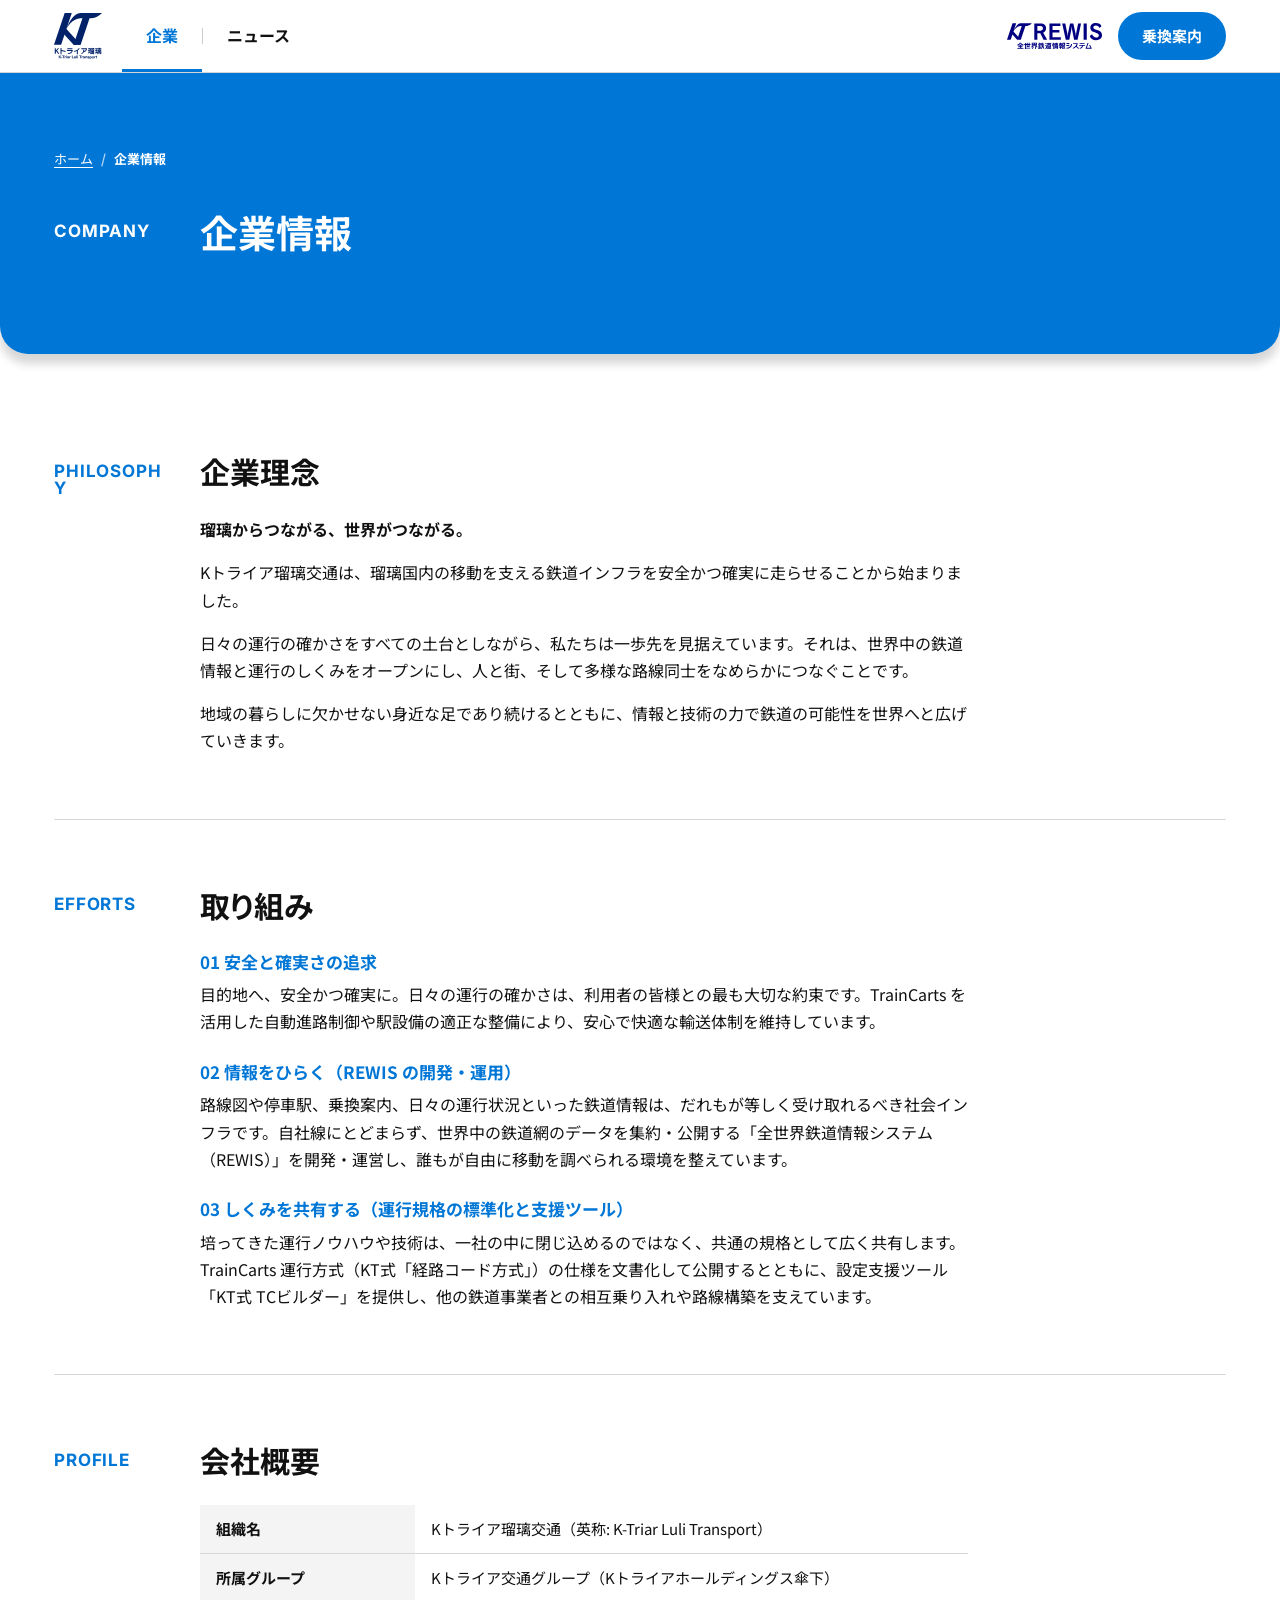
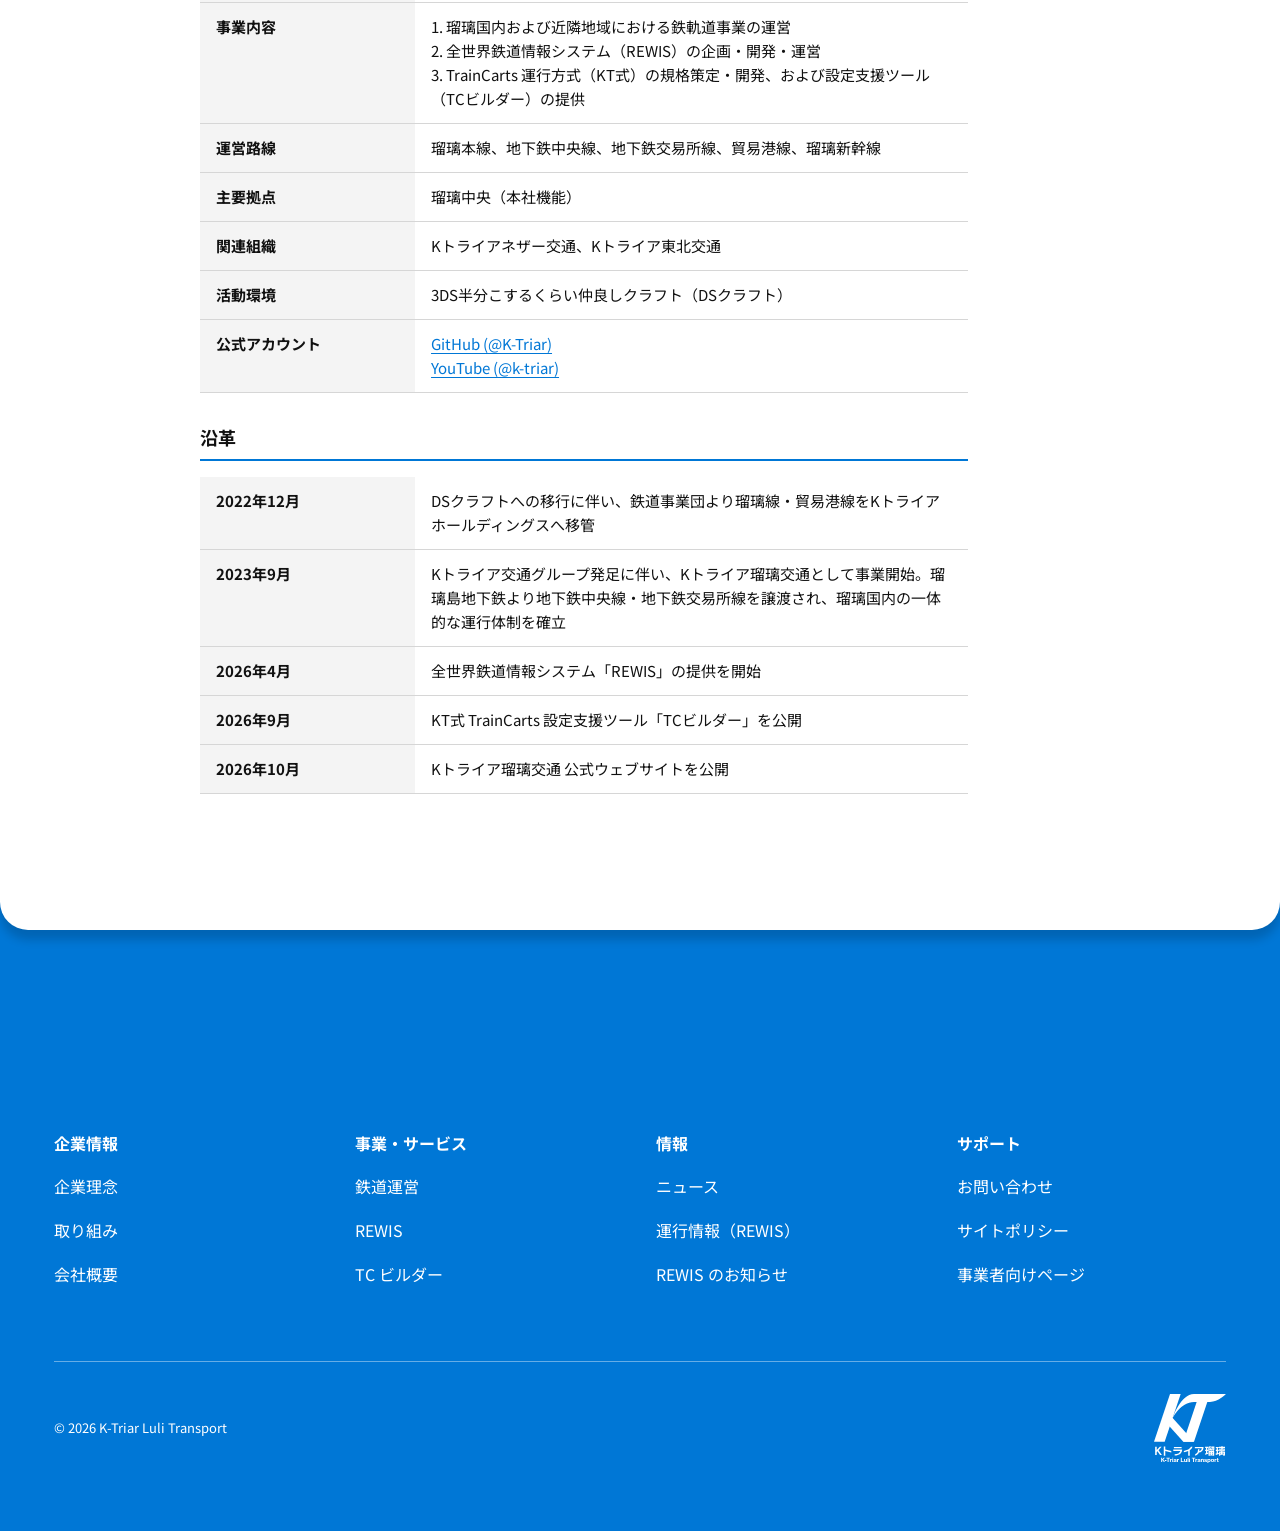
==== commit 389453e7: "コード部分完成" ====
--- a/company/index.html
+++ b/company/index.html
@@ -145,7 +145,7 @@
                       </tr>
                       <tr>
                         <th scope="row">公式アカウント</th>
-                        <td><a href="https://github.com/K-Triar" rel="noopener">GitHub (@K-Triar)</a></td>
+                        <td><a href="https://github.com/K-Triar" rel="noopener">GitHub (@K-Triar)</a><br><a href="https://www.youtube.com/@k-triar" rel="noopener">YouTube (@k-triar)</a></td>
                       </tr>
                     </tbody>
                   </table>
--- a/styles.css
+++ b/styles.css
@@ -191,13 +191,15 @@
   text-decoration: none;
 }
 .mainHeader_logoFull { display: none; }
+.mainHeader_logoMark,
+.mainHeader_logoText { display: block; align-self: center; }
 .mainHeader_logoMark { width: auto; height: 32px; }
-.mainHeader_logoText { width: auto; height: 30px; }
+.mainHeader_logoText { width: auto; height: 30px; transform: translateY(1.5px); } /* 「p」の下端(高さの約5.4%)を除いた字面をマークの中央に合わせる */
 /* 320px 級ではメニューボタン（ラベル付き）と並べるため一回り小さく */
 @media (max-width: 359px) {
   .mainHeader_logo { gap: var(--sp-2); }
   .mainHeader_logoMark { height: 28px; }
-  .mainHeader_logoText { height: 24px; }
+  .mainHeader_logoText { height: 24px; transform: translateY(.3px); }
 }
 
 /* Menu button（1279px 以下・JS 有効時のみ） */
@@ -273,6 +275,10 @@
   z-index: 61;
 }
 .globalNav_item-rewis { margin-top: var(--sp-5); }
+/* 事業者向けページ：SP では「さらに詳しく」から畳まれるため、ドロワー内に置く */
+.globalNav_item.globalNav_item-sub { display: none; }
+.globalNav_item-sub .globalNav_link { min-height: 48px; border-bottom: 0; font-size: 1.4rem; font-weight: 400; }
+@media (max-width: 767px) { .globalNav_item.globalNav_item-sub { display: block; } }
 
 /* JS 無効時：ナビを2段目に常時表示 */
 html:not(.js) .mainHeader_frame {
@@ -459,10 +465,74 @@
   .headerMore_actions .primaryButton { min-height: 48px; }
 }
 
+/* SP：縦を詰める。運行状況は1行の横スクロールチップ（異常な路線を先頭へ・状態文字は異常時のみ）、
+   「さらに詳しく」は見出し・事業者向けリンクを畳んでボタン1段にする（事業者向けリンクはドロワーへ） */
 @media (max-width: 767px) {
   .mainHeader { border-radius: 0 0 8vw 8vw; }
+  .serviceStatus { padding-block: var(--sp-3); }
   .serviceStatus_title { font-size: 1.6rem; }
+  .serviceStatus_head { gap: 0 var(--sp-3); }
+  .serviceStatus_time { font-size: 1.2rem; }
+
+  .serviceStatus_list {
+    flex-wrap: nowrap;
+    justify-content: flex-start;
+    gap: var(--sp-2);
+    margin: var(--sp-2) calc(var(--gutter) * -1) 0;
+    padding-inline: var(--gutter) calc(var(--gutter) + 24px); /* 右端の余白ぶん、最後のチップは端までスクロールすると全体が見える */
+    overflow-x: auto;
+    scroll-snap-type: x proximity;
+    scroll-padding-inline: var(--gutter);
+    scrollbar-width: none;
+    -webkit-mask-image: linear-gradient(to right, #000 calc(100% - 24px), transparent); /* 続きがあることを右端のフェードで示す */
+    mask-image: linear-gradient(to right, #000 calc(100% - 24px), transparent);
+  }
+  .serviceStatus_list::-webkit-scrollbar { display: none; }
+  .serviceStatus_list > .lineStatus { flex: 0 0 auto; scroll-snap-align: start; }
+  .lineStatus-suspend { order: -2; }
+  .lineStatus-warning { order: -1; }
+
+  .lineStatus {
+    position: relative; /* 下の読み上げ専用テキスト(absolute)をチップ内に留める */
+    grid-auto-flow: column;
+    align-items: center;
+    align-content: center;
+    justify-items: start;
+    gap: var(--sp-2);
+    min-height: 40px;
+    padding: 0 var(--sp-3) 0 var(--sp-2);
+    border: 1px solid var(--color-line);
+    border-radius: var(--radius-pill);
+    text-align: left;
+    white-space: nowrap;
+  }
+  .lineStatus-warning,
+  .lineStatus-suspend { border-color: transparent; }
+  .lineStatus_icon { width: 20px; height: 20px; margin-bottom: 0; stroke-width: 5; }
   .lineStatus_name { font-size: 1.3rem; }
+  .lineStatus_state { font-size: 1.2rem; }
+  /* 平常運転の文字は読み上げ用に残し、見た目は記号のみ */
+  .lineStatus-normal .lineStatus_state {
+    position: absolute;
+    width: 1px;
+    height: 1px;
+    overflow: hidden;
+    clip: rect(0 0 0 0);
+    white-space: nowrap;
+  }
+
+  .headerMore { gap: 0; padding-block: var(--sp-3); }
+  .headerMore_head {
+    position: absolute;
+    width: 1px;
+    height: 1px;
+    overflow: hidden;
+    clip: rect(0 0 0 0);
+    white-space: nowrap;
+  }
+  .headerMore_sub { display: none; }
+  .headerMore_actions { gap: var(--sp-2); }
+  .headerMore_actions .primaryButton { min-height: 44px; padding-inline: var(--sp-2); font-size: 1.4rem; }
 }
 @media (min-width: 768px) and (max-width: 1279px) {
   .headerMore_actions { grid-template-columns: 1fr; }
@@ -817,13 +887,13 @@
 .newsList_item {
   position: relative;
   display: grid;
-  grid-template-columns: auto 9.6rem 1fr;
+  grid-template-columns: 8.4rem 9.6rem 1fr;
   align-items: baseline;
   gap: var(--sp-2) var(--sp-5);
   padding-block: var(--sp-5);
 }
 .newsList_item + .newsList_item { border-top: 1px solid var(--color-line); }
-.newsList_date { font-family: var(--font-en); font-size: 1.3rem; color: var(--color-ink-sub); line-height: 1.51; }
+.newsList_date { font-family: var(--font-en); font-variant-numeric: tabular-nums; white-space: nowrap; font-size: 1.3rem; color: var(--color-ink-sub); line-height: 1.51; }
 .newsList_category {
   justify-self: stretch;
   text-align: center;
@@ -841,7 +911,7 @@
 .newsList_title:hover { color: var(--color-brand); text-decoration: underline; }
 @media (max-width: 767px) {
   .newsCard_head, .newsCard_panel { padding-inline: var(--sp-5); }
-  .newsList_item { grid-template-columns: auto 9.6rem; justify-content: start; }
+  .newsList_item { grid-template-columns: 8.4rem 9.6rem; justify-content: start; }
   .newsList_title { grid-column: 1 / -1; }
 }
 
@@ -946,7 +1016,8 @@
   padding-top: var(--sp-6);
   border-top: 1px solid var(--color-brand-light);
 }
-.mainFooter_logo { display: inline-block; }
+.mainFooter_logo { display: inline-block; order: 2; }
+.mainFooter_copy { order: 1; }
 .mainFooter_logo img { width: 72px; }
 .mainFooter_copy { font-size: 1.3rem; }
 .mainFooter_copy small { font-size: inherit; }
